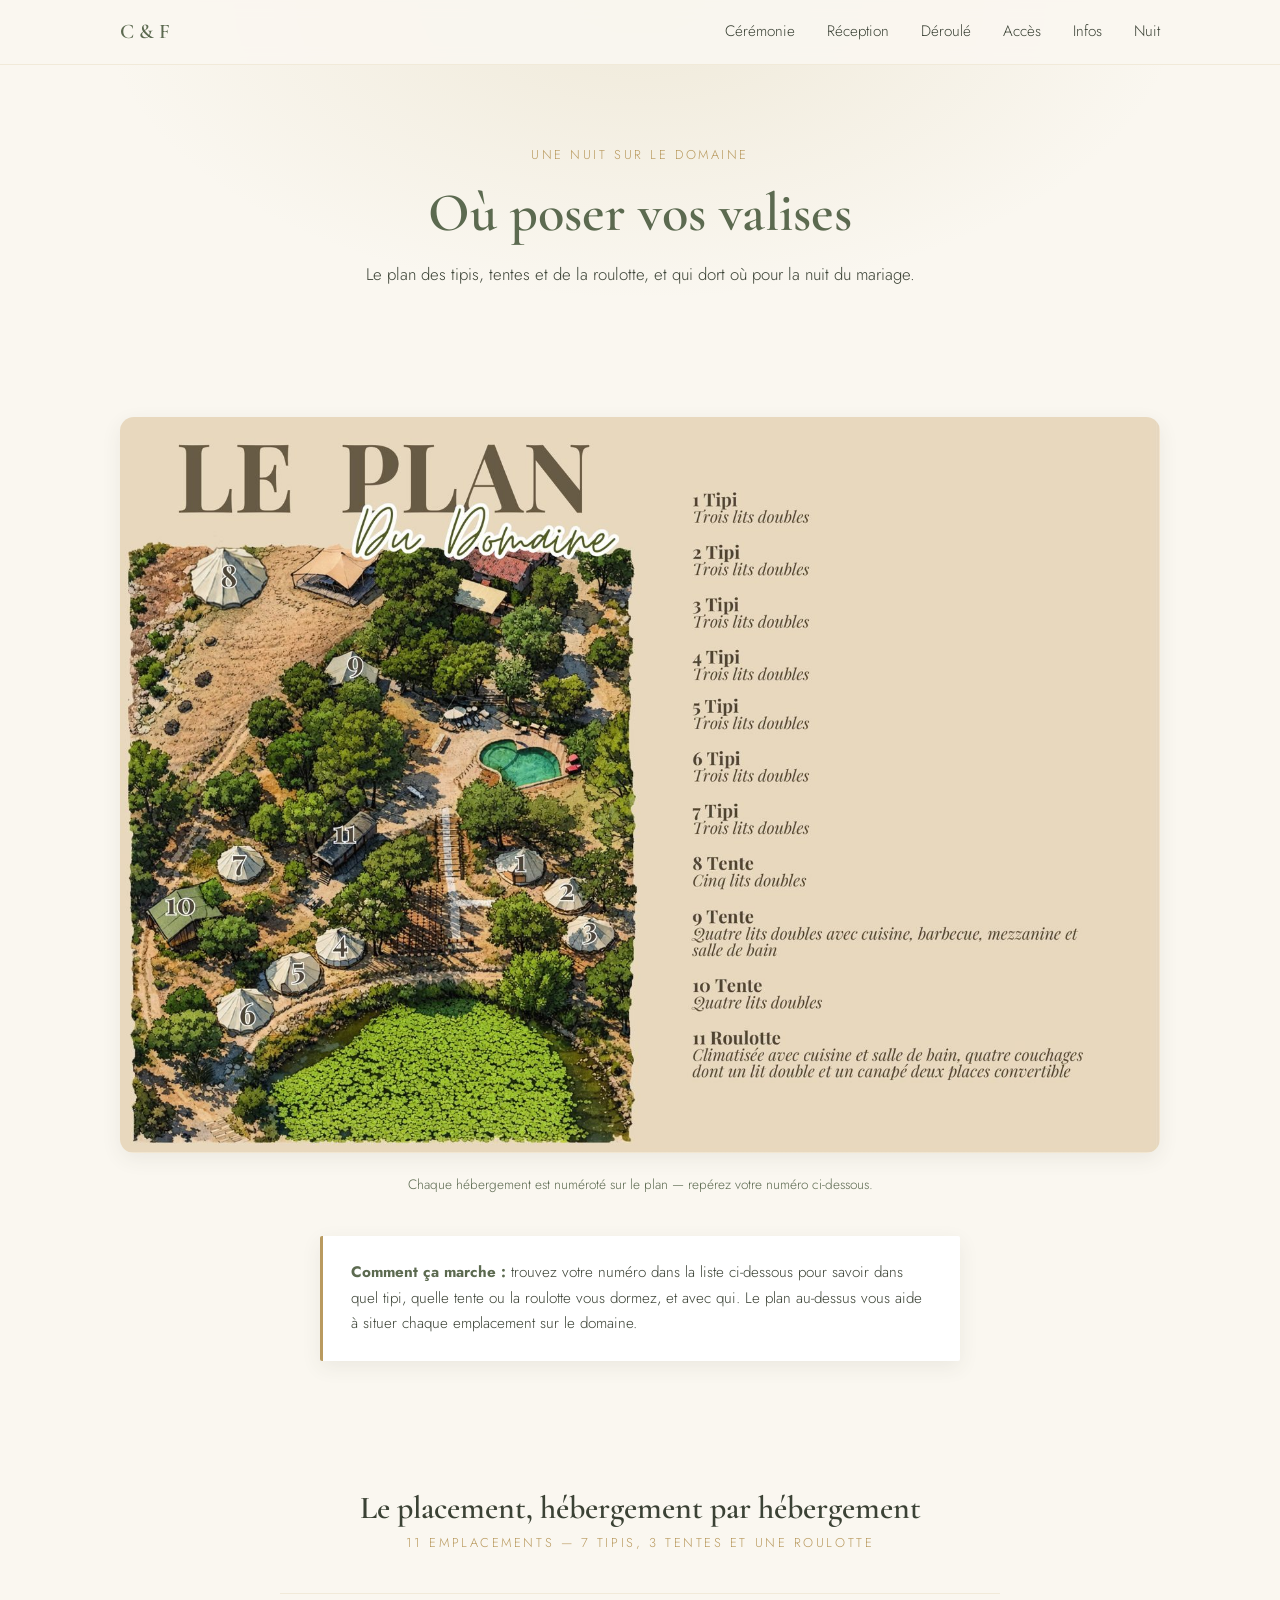
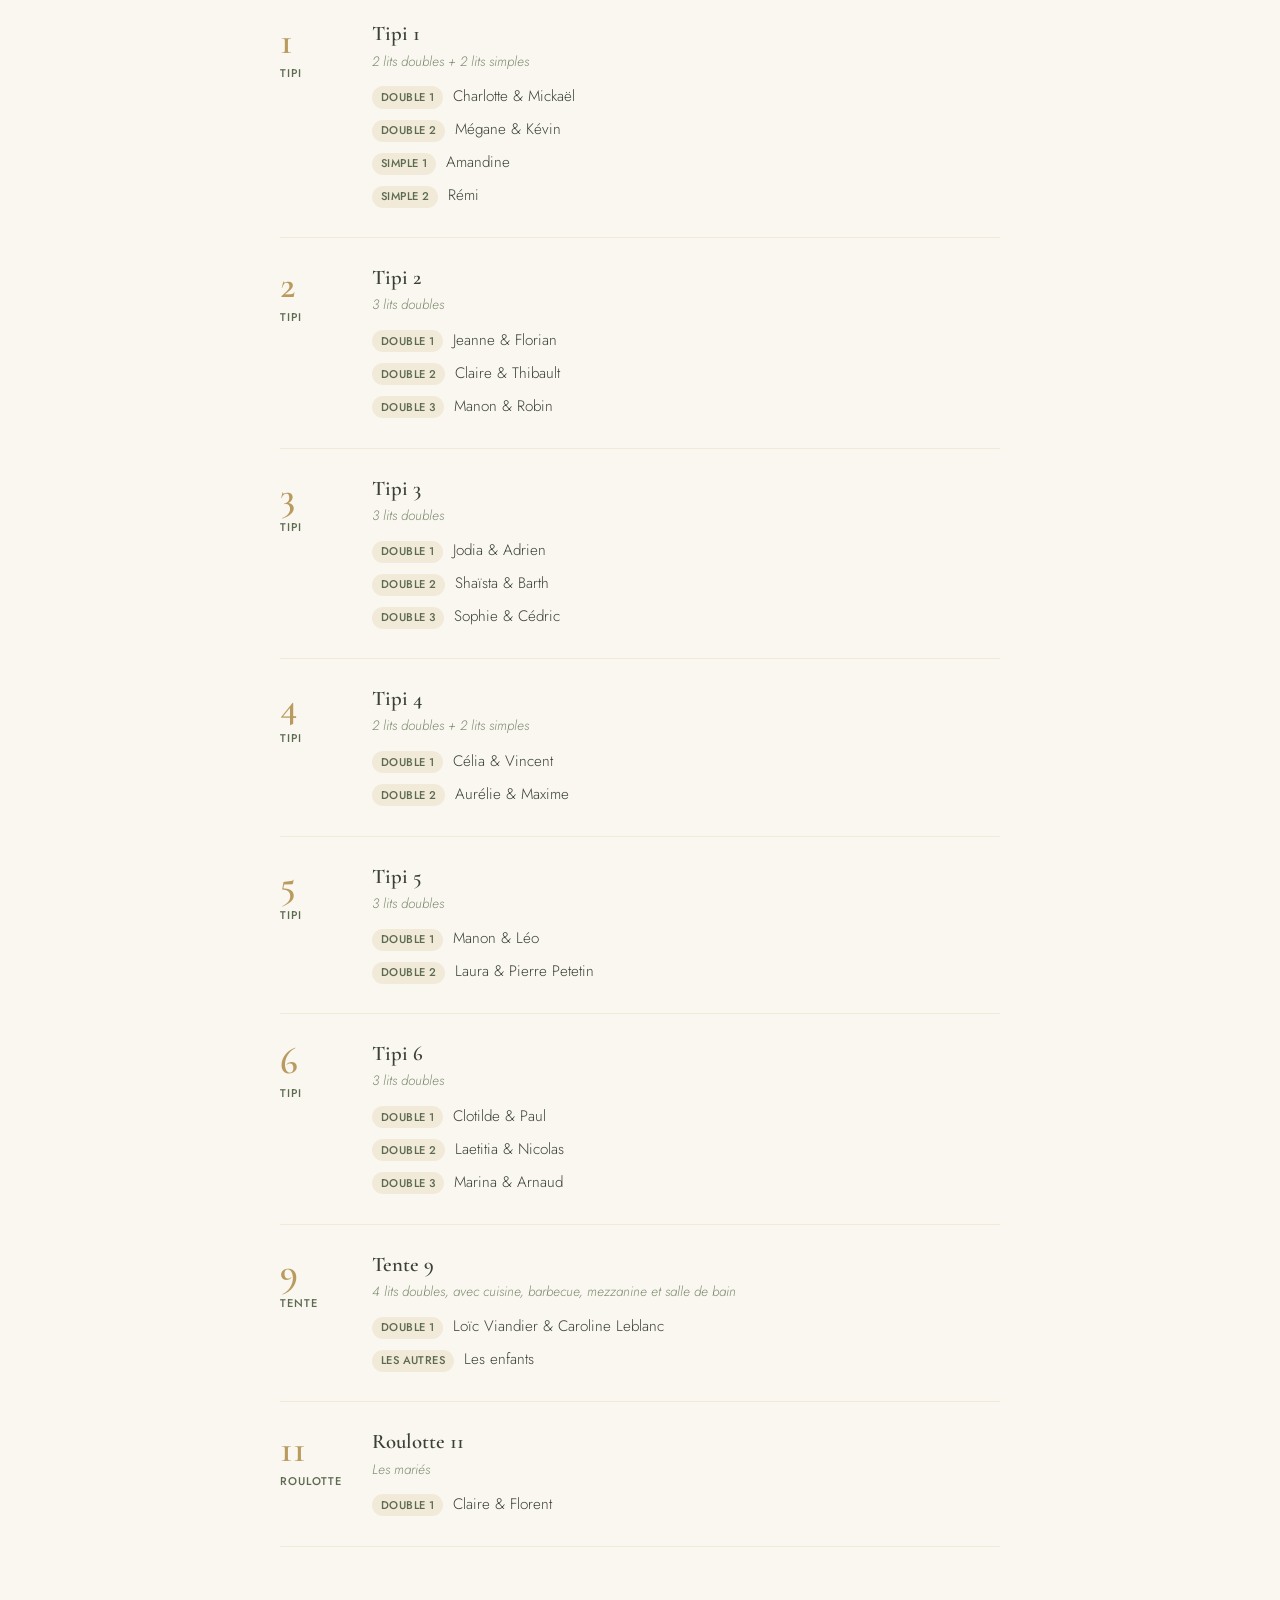
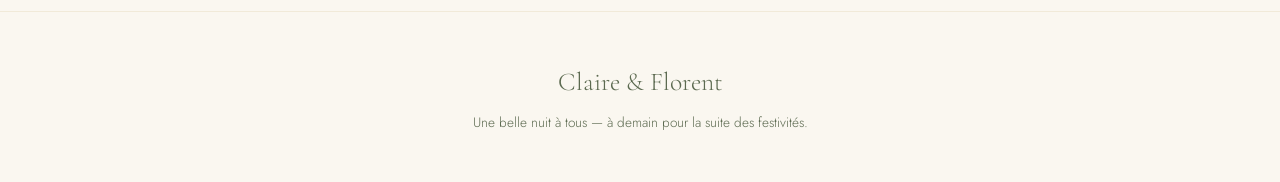
==== accommodations.html @ 93faa71a "feat: accomodations" ====
<!DOCTYPE html>
<html lang="fr">
<head>
  <meta charset="UTF-8">
  <meta name="viewport" content="width=device-width, initial-scale=1.0">
  <title>Où poser vos valises — Claire &amp; Florent</title>
  <meta name="description" content="Qui dort où la nuit du mariage : plan des tipis, tentes et de la roulotte du domaine.">
  <link rel="preconnect" href="https://fonts.googleapis.com">
  <link rel="preconnect" href="https://fonts.gstatic.com" crossorigin>
  <link href="https://fonts.googleapis.com/css2?family=Cormorant+Garamond:wght@500;600;700&family=Jost:wght@300;400;500&display=swap" rel="stylesheet">
  <link rel="stylesheet" href="assets/css/style.css">
</head>
<body>

  <nav class="nav" id="nav">
    <div class="nav-inner">
      <a href="index.html#top" class="nav-brand">C &amp; F</a>
      <button class="nav-toggle" aria-label="Menu" aria-expanded="false">
        <span></span><span></span><span></span>
      </button>
      <div class="nav-menu">
        <a href="index.html#ceremony">Cérémonie</a>
        <a href="index.html#reception">Réception</a>
        <a href="index.html#schedule">Déroulé</a>
        <a href="index.html#directions">Accès</a>
        <a href="index.html#info">Infos</a>
        <a href="accommodations.html">Nuit</a>
      </div>
    </div>
  </nav>

  <header class="page-hero" id="top">
    <div class="page-hero-inner">
      <div class="kicker">Une nuit sur le domaine</div>
      <h1>Où poser vos valises</h1>
      <p>Le plan des tipis, tentes et de la roulotte, et qui dort où pour la nuit du mariage.</p>
    </div>
  </header>

  <main>

    <section class="section" id="map">
      <div class="map-frame map-frame--image">
        <img src="assets/img/map-hebergement.jpg" alt="Plan du domaine avec les emplacements numérotés des tipis, tentes et roulotte">
      </div>
      <p class="map-caption">Chaque hébergement est numéroté sur le plan — repérez votre numéro ci-dessous.</p>

      <div class="note">
        <strong>Comment ça marche :</strong> trouvez votre numéro dans la liste ci-dessous pour savoir dans quel tipi, quelle tente ou la roulotte vous dormez, et avec qui. Le plan au-dessus vous aide à situer chaque emplacement sur le domaine.
      </div>
    </section>

    <section class="section" id="directory">
      <h2 class="section-title">Le placement, hébergement par hébergement</h2>
      <p class="section-subtitle">11 emplacements — 7 tipis, 3 tentes et une roulotte</p>

      <div class="lodge-list">

        <div class="lodge">
          <div class="lodge-num">1<span class="type">Tipi</span></div>
          <div class="lodge-body">
            <h3>Tipi 1</h3>
            <div class="lodge-capacity">2 lits doubles + 2 lits simples</div>
            <div class="guest-list">
              <div class="guest-row"><span class="slot">Double 1</span><span class="names">Charlotte &amp; Mickaël</span></div>
              <div class="guest-row"><span class="slot">Double 2</span><span class="names">Mégane &amp; Kévin</span></div>
              <div class="guest-row"><span class="slot">Simple 1</span><span class="names">Amandine</span></div>
              <div class="guest-row"><span class="slot">Simple 2</span><span class="names">Rémi</span></div>
            </div>
          </div>
        </div>

        <div class="lodge">
          <div class="lodge-num">2<span class="type">Tipi</span></div>
          <div class="lodge-body">
            <h3>Tipi 2</h3>
            <div class="lodge-capacity">3 lits doubles</div>
            <div class="guest-list">
              <div class="guest-row"><span class="slot">Double 1</span><span class="names">Jeanne &amp; Florian</span></div>
              <div class="guest-row"><span class="slot">Double 2</span><span class="names">Claire &amp; Thibault</span></div>
              <div class="guest-row"><span class="slot">Double 3</span><span class="names">Manon &amp; Robin</span></div>
            </div>
          </div>
        </div>

        <div class="lodge">
          <div class="lodge-num">3<span class="type">Tipi</span></div>
          <div class="lodge-body">
            <h3>Tipi 3</h3>
            <div class="lodge-capacity">3 lits doubles</div>
            <div class="guest-list">
              <div class="guest-row"><span class="slot">Double 1</span><span class="names">Jodia &amp; Adrien</span></div>
              <div class="guest-row"><span class="slot">Double 2</span><span class="names">Shaïsta &amp; Barth</span></div>
              <div class="guest-row"><span class="slot">Double 3</span><span class="names">Sophie &amp; Cédric</span></div>
            </div>
          </div>
        </div>

        <div class="lodge">
          <div class="lodge-num">4<span class="type">Tipi</span></div>
          <div class="lodge-body">
            <h3>Tipi 4</h3>
            <div class="lodge-capacity">2 lits doubles + 2 lits simples</div>
            <div class="guest-list">
              <div class="guest-row"><span class="slot">Double 1</span><span class="names">Célia &amp; Vincent</span></div>
              <div class="guest-row"><span class="slot">Double 2</span><span class="names">Aurélie &amp; Maxime</span></div>
            </div>
          </div>
        </div>

        <div class="lodge">
          <div class="lodge-num">5<span class="type">Tipi</span></div>
          <div class="lodge-body">
            <h3>Tipi 5</h3>
            <div class="lodge-capacity">3 lits doubles</div>
            <div class="guest-list">
              <div class="guest-row"><span class="slot">Double 1</span><span class="names">Manon &amp; Léo</span></div>
              <div class="guest-row"><span class="slot">Double 2</span><span class="names">Laura &amp; Pierre Petetin</span></div>
            </div>
          </div>
        </div>

        <div class="lodge">
          <div class="lodge-num">6<span class="type">Tipi</span></div>
          <div class="lodge-body">
            <h3>Tipi 6</h3>
            <div class="lodge-capacity">3 lits doubles</div>
            <div class="guest-list">
              <div class="guest-row"><span class="slot">Double 1</span><span class="names">Clotilde &amp; Paul</span></div>
              <div class="guest-row"><span class="slot">Double 2</span><span class="names">Laetitia &amp; Nicolas</span></div>
              <div class="guest-row"><span class="slot">Double 3</span><span class="names">Marina &amp; Arnaud</span></div>
            </div>
          </div>
        </div>

        <div class="lodge">
          <div class="lodge-num">9<span class="type">Tente</span></div>
          <div class="lodge-body">
            <h3>Tente 9</h3>
            <div class="lodge-capacity">4 lits doubles, avec cuisine, barbecue, mezzanine et salle de bain</div>
            <div class="guest-list">
              <div class="guest-row"><span class="slot">Double 1</span><span class="names">Loïc Viandier &amp; Caroline Leblanc</span></div>
              <div class="guest-row"><span class="slot">Les autres</span><span class="names">Les enfants</span></div>
            </div>
          </div>
        </div>

        <div class="lodge">
          <div class="lodge-num">11<span class="type">Roulotte</span></div>
          <div class="lodge-body">
            <h3>Roulotte 11</h3>
            <div class="lodge-capacity">Les mariés</span></div>
            <div class="guest-list">
              <div class="guest-row"><span class="slot">Double 1</span><span class="names">Claire &amp; Florent</span></div>
            </div>
          </div>
        </div>

      </div>
    </section>

  </main>

  <footer class="footer">
    <div class="footer-monogram">Claire &amp; Florent</div>
    <p>Une belle nuit à tous — à demain pour la suite des festivités.</p>
  </footer>

  <script src="assets/js/main.js"></script>
</body>
</html>
---- assets/css/style.css ----
:root {
  --cream: #faf7f0;
  --cream-dark: #f1ead9;
  --sage: #7d8b70;
  --sage-dark: #5c6a50;
  --ink: #3b4235;
  --gold: #b99a5f;
  --white: #ffffff;
  --shadow: 0 6px 20px rgba(59, 66, 53, 0.08);
  --radius: 14px;
  --font-serif: "Cormorant Garamond", Georgia, serif;
  --font-sans: "Jost", "Segoe UI", sans-serif;
}

*,
*::before,
*::after {
  box-sizing: border-box;
  margin: 0;
  padding: 0;
}

html {
  scroll-behavior: smooth;
  scroll-padding-top: 70px;
}

body {
  font-family: var(--font-sans);
  font-weight: 300;
  color: var(--ink);
  background-color: var(--cream);
  line-height: 1.7;
  -webkit-font-smoothing: antialiased;
}

img {
  max-width: 100%;
  display: block;
}

a {
  color: var(--sage-dark);
  text-decoration: none;
}

a:hover {
  text-decoration: underline;
}

.icon-svg {
  width: 1.5rem;
  height: 1.5rem;
  color: var(--sage-dark);
}

.card-icon .icon-svg {
  width: 2rem;
  height: 2rem;
}

.guest-link .g-icon .icon-svg {
  width: 1.6rem;
  height: 1.6rem;
}

.hero-divider .icon-svg {
  width: 1.1rem;
  height: 1.1rem;
}

h1,
h2,
h3 {
  font-family: var(--font-serif);
  font-weight: 600;
  line-height: 1.2;
  color: var(--ink);
}

.section {
  padding: 4rem 1.25rem;
  max-width: 1080px;
  margin: 0 auto;
}

.section-title {
  font-size: 2rem;
  text-align: center;
  margin-bottom: 0.25rem;
}

.section-subtitle {
  text-align: center;
  color: var(--gold);
  text-transform: uppercase;
  letter-spacing: 0.2em;
  font-size: 0.8rem;
  margin-bottom: 2.5rem;
}

.section-alt {
  background-color: var(--white);
}

/* ---------- Nav ---------- */
.nav {
  position: fixed;
  top: 0;
  left: 0;
  right: 0;
  z-index: 100;
  background: rgba(250, 247, 240, 0.92);
  backdrop-filter: blur(8px);
  border-bottom: 1px solid var(--cream-dark);
}

.nav-inner {
  max-width: 1080px;
  margin: 0 auto;
  padding: 0 1.25rem;
  height: 64px;
  display: flex;
  align-items: center;
  justify-content: space-between;
}

.nav-brand {
  font-family: var(--font-serif);
  font-size: 1.3rem;
  font-weight: 600;
}

.nav-toggle {
  display: inline-flex;
  flex-direction: column;
  justify-content: center;
  gap: 5px;
  width: 40px;
  height: 40px;
  background: none;
  border: none;
  cursor: pointer;
  padding: 8px;
}

.nav-toggle span {
  display: block;
  height: 2px;
  width: 100%;
  background: var(--ink);
  transition: transform 0.3s ease, opacity 0.3s ease;
}

.nav.open .nav-toggle span:nth-child(1) {
  transform: translateY(7px) rotate(45deg);
}

.nav.open .nav-toggle span:nth-child(2) {
  opacity: 0;
}

.nav.open .nav-toggle span:nth-child(3) {
  transform: translateY(-7px) rotate(-45deg);
}

.nav-menu {
  position: absolute;
  top: 64px;
  left: 0;
  right: 0;
  background: var(--cream);
  border-bottom: 1px solid var(--cream-dark);
  display: none;
  flex-direction: column;
  padding: 1rem 1.25rem;
}

.nav.open .nav-menu {
  display: flex;
}

.nav-menu a {
  padding: 0.75rem 0;
  font-size: 1.05rem;
  color: var(--ink);
  border-bottom: 1px solid var(--cream-dark);
}

.nav-menu a:last-child {
  border-bottom: none;
}

.nav-menu a:hover {
  color: var(--sage-dark);
  text-decoration: none;
}

@media (min-width: 768px) {
  .nav-toggle {
    display: none;
  }

  .nav-menu {
    position: static;
    display: flex;
    flex-direction: row;
    gap: 2rem;
    padding: 0;
    background: none;
    border: none;
  }

  .nav-menu a {
    padding: 0;
    border: none;
    font-size: 0.95rem;
  }
}

/* ---------- Hero ---------- */
.hero {
  padding: 9rem 1.25rem 5rem;
  text-align: center;
  background:
    radial-gradient(ellipse at top, rgba(189, 170, 111, 0.18), transparent 60%),
    var(--cream);
}

.hero-monogram {
  font-family: var(--font-serif);
  font-size: 4.5rem;
  font-weight: 600;
  color: var(--sage-dark);
  letter-spacing: 0.08em;
}

.hero-divider {
  display: flex;
  align-items: center;
  justify-content: center;
  gap: 1rem;
  margin: 1.5rem auto;
  max-width: 320px;
}

.hero-divider::before,
.hero-divider::after {
  content: "";
  flex: 1;
  height: 1px;
  background: var(--gold);
}

.hero-divider span {
  display: inline-flex;
  color: var(--gold);
}

.hero-date {
  text-transform: uppercase;
  letter-spacing: 0.3em;
  font-size: 0.85rem;
  color: var(--ink);
}

.countdown {
  display: grid;
  grid-template-columns: repeat(4, 1fr);
  gap: 0.75rem;
  max-width: 480px;
  margin: 2.5rem auto 0;
}

.countdown-item {
  background: var(--white);
  border-radius: var(--radius);
  padding: 1rem 0.5rem;
  box-shadow: var(--shadow);
}

.countdown-item .num {
  font-family: var(--font-serif);
  font-size: 2.2rem;
  font-weight: 600;
  color: var(--sage-dark);
  line-height: 1;
}

.countdown-item .label {
  font-size: 0.7rem;
  text-transform: uppercase;
  letter-spacing: 0.15em;
  color: var(--gold);
}

.hero-cta:hover {
  background: var(--sage-dark);
  text-decoration: none;
}

@media (min-width: 768px) {
  .hero {
    padding: 11rem 1.25rem 6rem;
  }

  .hero-monogram {
    font-size: 6rem;
  }
}

/* ---------- Cards (venues) ---------- */
.cards {
  display: grid;
  grid-template-columns: 1fr;
  gap: 1.5rem;
}

.card {
  background: var(--white);
  border-radius: var(--radius);
  padding: 2rem 1.5rem;
  box-shadow: var(--shadow);
  text-align: center;
}

.card-icon {
  display: inline-flex;
  align-items: center;
  justify-content: center;
  margin-bottom: 0.75rem;
}

.card h3 {
  font-size: 1.5rem;
  margin-bottom: 0.5rem;
}

.card .card-time {
  display: inline-block;
  background: var(--cream);
  color: var(--sage-dark);
  font-size: 0.8rem;
  text-transform: uppercase;
  letter-spacing: 0.15em;
  padding: 0.35rem 1rem;
  border-radius: 999px;
  margin: 0.75rem 0 1rem;
}

.card p {
  font-size: 0.95rem;
}

.card .card-link {
  display: inline-block;
  margin-top: 1rem;
  font-size: 0.9rem;
  font-weight: 500;
}

@media (min-width: 768px) {
  .cards {
    grid-template-columns: 1fr 1fr;
  }

  .cards--single {
    grid-template-columns: 1fr;
    max-width: 640px;
    margin-left: auto;
    margin-right: auto;
  }
}

/* ---------- Timeline ---------- */
.timeline {
  list-style: none;
  max-width: 640px;
  margin: 0 auto;
}

.timeline li {
  position: relative;
  padding: 0 0 2rem 1.75rem;
  border-left: 2px solid var(--cream-dark);
}

.timeline li::before {
  content: "";
  position: absolute;
  left: -7px;
  top: 4px;
  width: 12px;
  height: 12px;
  border-radius: 50%;
  background: var(--gold);
}

.timeline .time {
  font-family: var(--font-serif);
  font-size: 1.3rem;
  font-weight: 600;
  color: var(--sage-dark);
}

.timeline .desc {
  font-size: 0.95rem;
}

/* ---------- Map ---------- */
.map-frame {
  border: none;
  border-radius: var(--radius);
  box-shadow: var(--shadow);
  width: 100%;
  height: 320px;
}

.map-address {
  text-align: center;
  margin-top: 1.5rem;
  font-size: 1.05rem;
}

@media (min-width: 768px) {
  .map-frame {
    height: 420px;
  }
}

/* ---------- Info list ---------- */
.info-list {
  display: grid;
  grid-template-columns: 1fr;
  gap: 1rem;
  max-width: 640px;
  margin: 0 auto;
}

.info-item {
  display: flex;
  align-items: flex-start;
  gap: 1rem;
  background: var(--white);
  border-radius: var(--radius);
  padding: 1.25rem 1.5rem;
  box-shadow: var(--shadow);
}

.info-item .info-icon {
  display: inline-flex;
  align-items: center;
  justify-content: center;
  margin-top: 0.2rem;
  flex-shrink: 0;
}

.info-item h4 {
  font-family: var(--font-serif);
  font-size: 1.15rem;
  margin-bottom: 0.2rem;
}

.info-item p {
  font-size: 0.9rem;
}

.info-item .card-link {
  display: inline-block;
  margin-top: 0.4rem;
  font-size: 0.9rem;
  font-weight: 500;
}

@media (min-width: 768px) {
  .info-list {
    grid-template-columns: 1fr 1fr;
  }
}

/* ---------- Footer ---------- */
.footer {
  text-align: center;
  padding: 3rem 1.25rem;
  color: var(--sage-dark);
  font-size: 0.85rem;
  border-top: 1px solid var(--cream-dark);
}

.footer .footer-monogram {
  font-family: var(--font-serif);
  font-size: 1.6rem;
  margin-bottom: 0.5rem;
}

/* ---------- Guest landing (QR) ---------- */
.guest {
  min-height: 100vh;
  display: flex;
  flex-direction: column;
  padding: 2rem 1.25rem;
  max-width: 560px;
  margin: 0 auto;
}

.guest-header {
  text-align: center;
  margin-bottom: 2.5rem;
}

.guest-header .guest-monogram {
  font-family: var(--font-serif);
  font-size: 3.5rem;
  color: var(--sage-dark);
}

.guest-header p {
  font-size: 0.85rem;
  text-transform: uppercase;
  letter-spacing: 0.25em;
  margin-top: 0.75rem;
}

.guest-links {
  display: flex;
  flex-direction: column;
  gap: 1rem;
  flex: 1;
}

.guest-link {
  display: flex;
  align-items: center;
  gap: 1.25rem;
  background: var(--white);
  border-radius: var(--radius);
  padding: 1.25rem 1.5rem;
  box-shadow: var(--shadow);
  color: var(--ink);
  transition: transform 0.15s ease, box-shadow 0.15s ease;
}

.guest-link:hover {
  text-decoration: none;
  transform: translateY(-2px);
  box-shadow: 0 10px 24px rgba(59, 66, 53, 0.14);
}

.guest-link .g-icon {
  display: inline-flex;
  align-items: center;
  justify-content: center;
  width: 2.4rem;
  flex-shrink: 0;
}

.guest-link .g-title {
  font-family: var(--font-serif);
  font-size: 1.25rem;
  font-weight: 600;
  line-height: 1.2;
}

.guest-link .g-sub {
  font-size: 0.85rem;
  color: var(--sage-dark);
}

.guest-link .g-arrow {
  margin-left: auto;
  color: var(--gold);
  font-size: 1.2rem;
}

.guest-widget {
  margin-bottom: 2.5rem;
  background: var(--white);
  border-radius: var(--radius);
  padding: 1rem;
  box-shadow: var(--shadow);
}

.guest-footer {
  text-align: center;
  margin-top: 2.5rem;
  font-size: 0.85rem;
}

/* ---------- Hébergement page ---------- */
.page-hero {
  padding: 9rem 1.25rem 4rem;
  text-align: center;
  background:
    radial-gradient(ellipse at top, rgba(189, 170, 111, 0.18), transparent 60%),
    var(--cream);
}

.page-hero .page-hero-inner {
  max-width: 640px;
  margin: 0 auto;
}

.page-hero .kicker {
  color: var(--gold);
  text-transform: uppercase;
  letter-spacing: 0.2em;
  font-size: 0.8rem;
  margin-bottom: 1rem;
}

.page-hero h1 {
  font-size: clamp(2.4rem, 6vw, 3.4rem);
  font-weight: 600;
  color: var(--sage-dark);
  line-height: 1.15;
}

.page-hero p {
  margin-top: 1rem;
  font-size: 1.05rem;
  color: var(--ink);
}

.map-frame--image {
  height: auto;
  overflow: hidden;
}

.map-frame--image img {
  width: 100%;
  height: auto;
}

.map-caption {
  text-align: center;
  margin-top: 1.25rem;
  font-size: 0.85rem;
  color: var(--sage-dark);
}

.note {
  max-width: 640px;
  margin: 2.5rem auto 0;
  padding: 1.5rem 1.75rem;
  background: var(--white);
  border-left: 3px solid var(--gold);
  border-radius: 2px;
  box-shadow: var(--shadow);
  font-size: 0.95rem;
}

.note strong {
  color: var(--sage-dark);
}

.lodge-list {
  max-width: 720px;
  margin: 0 auto;
}

.lodge {
  display: grid;
  grid-template-columns: 72px 1fr;
  gap: 0 1.25rem;
  padding: 1.75rem 0;
  border-bottom: 1px solid var(--cream-dark);
}

.lodge:first-of-type {
  border-top: 1px solid var(--cream-dark);
}

.lodge-num {
  font-family: var(--font-serif);
  font-size: 2.4rem;
  font-weight: 600;
  color: var(--gold);
  line-height: 1;
}

.lodge-num .type {
  display: block;
  font-family: var(--font-sans);
  font-size: 0.7rem;
  font-weight: 500;
  text-transform: uppercase;
  letter-spacing: 0.08em;
  color: var(--sage-dark);
  margin-top: 0.45rem;
}

.lodge h3 {
  font-size: 1.3rem;
  margin-bottom: 0.15rem;
}

.lodge-capacity {
  font-size: 0.85rem;
  color: var(--sage);
  font-style: italic;
  margin-bottom: 0.7rem;
}

.guest-list {
  display: flex;
  flex-direction: column;
  gap: 0.45rem;
}

.guest-row {
  display: flex;
  align-items: baseline;
  gap: 0.6rem;
  font-size: 0.95rem;
}

.guest-row .slot {
  flex: 0 0 auto;
  font-size: 0.7rem;
  font-weight: 500;
  color: var(--sage-dark);
  background: var(--cream-dark);
  padding: 0.1rem 0.55rem;
  border-radius: 999px;
  text-transform: uppercase;
  letter-spacing: 0.04em;
}

.guest-row .names {
  color: var(--ink);
}

.empty-slot {
  font-size: 0.9rem;
  color: var(--sage);
  font-style: italic;
}

@media (max-width: 560px) {
  .lodge {
    grid-template-columns: 1fr;
  }

  .lodge-num {
    display: flex;
    align-items: baseline;
    gap: 0.6rem;
    margin-bottom: 0.3rem;
  }

  .lodge-num .type {
    margin-top: 0;
  }
}
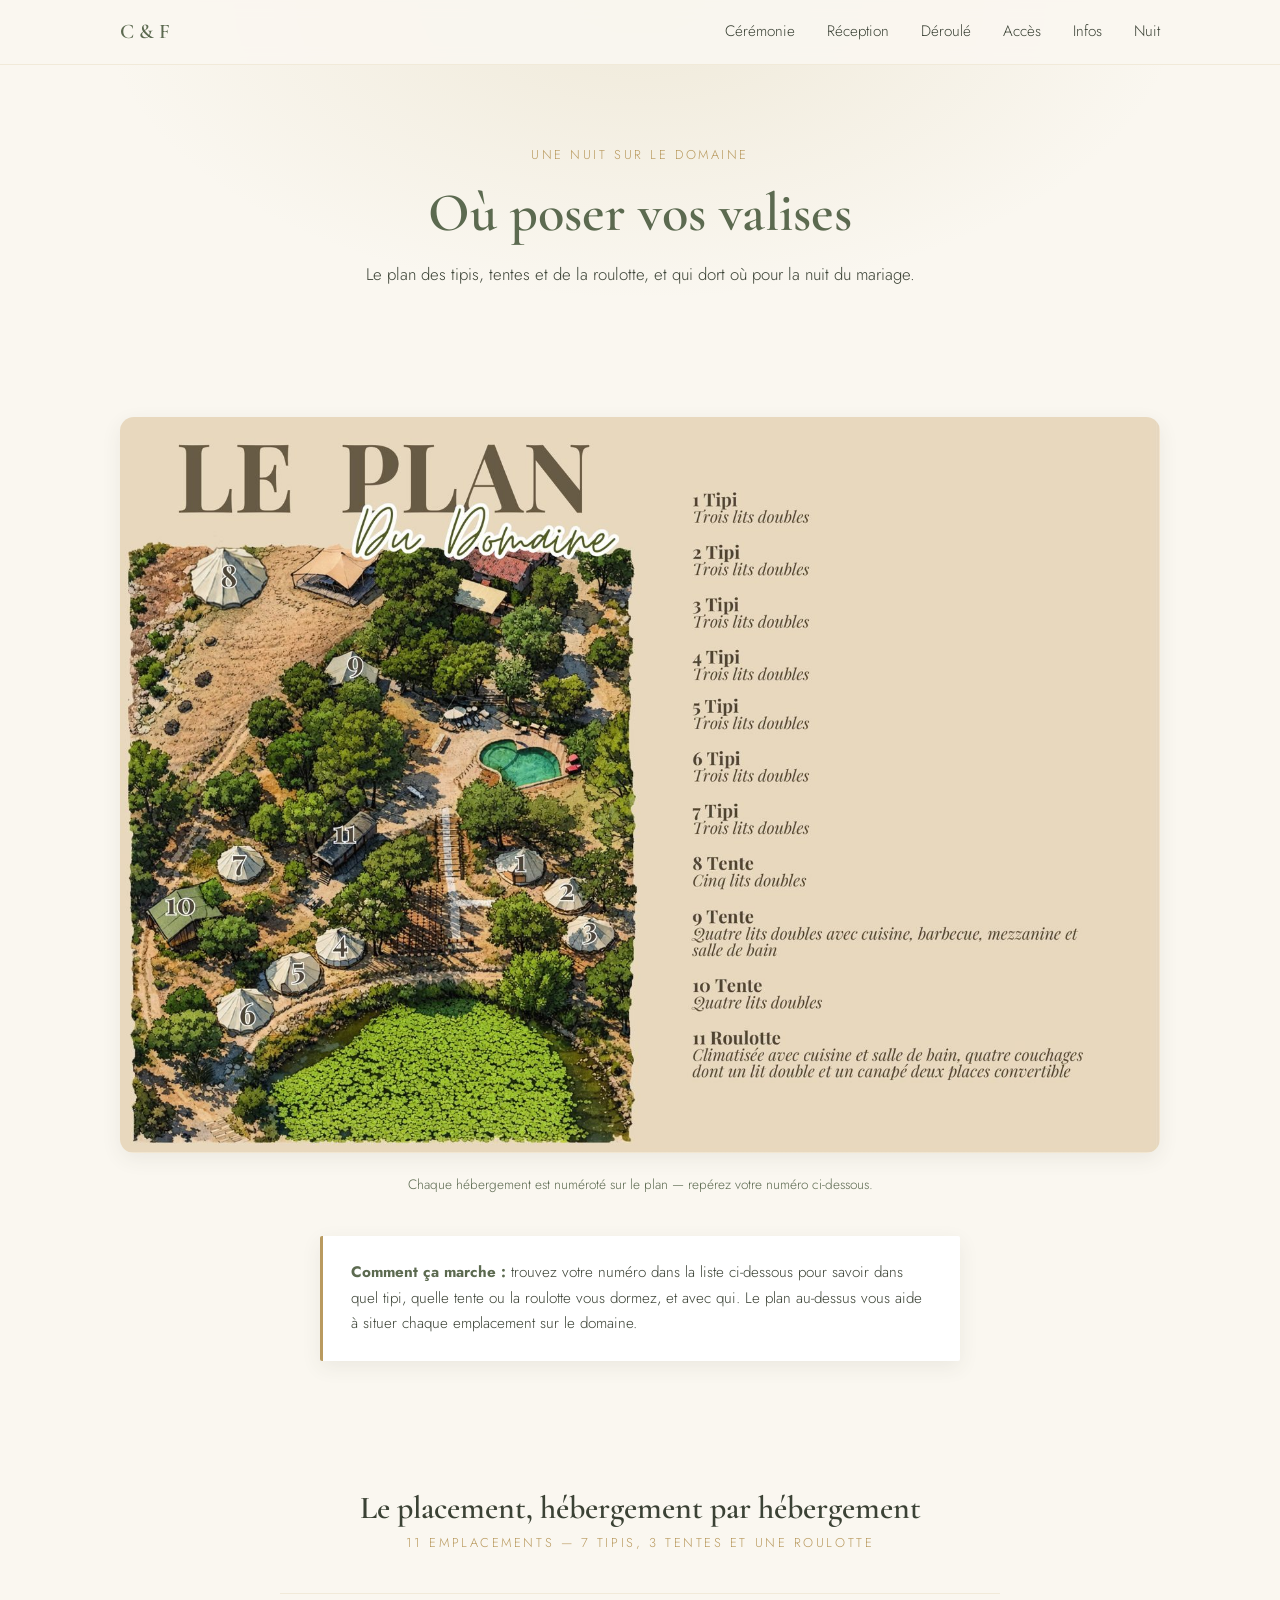
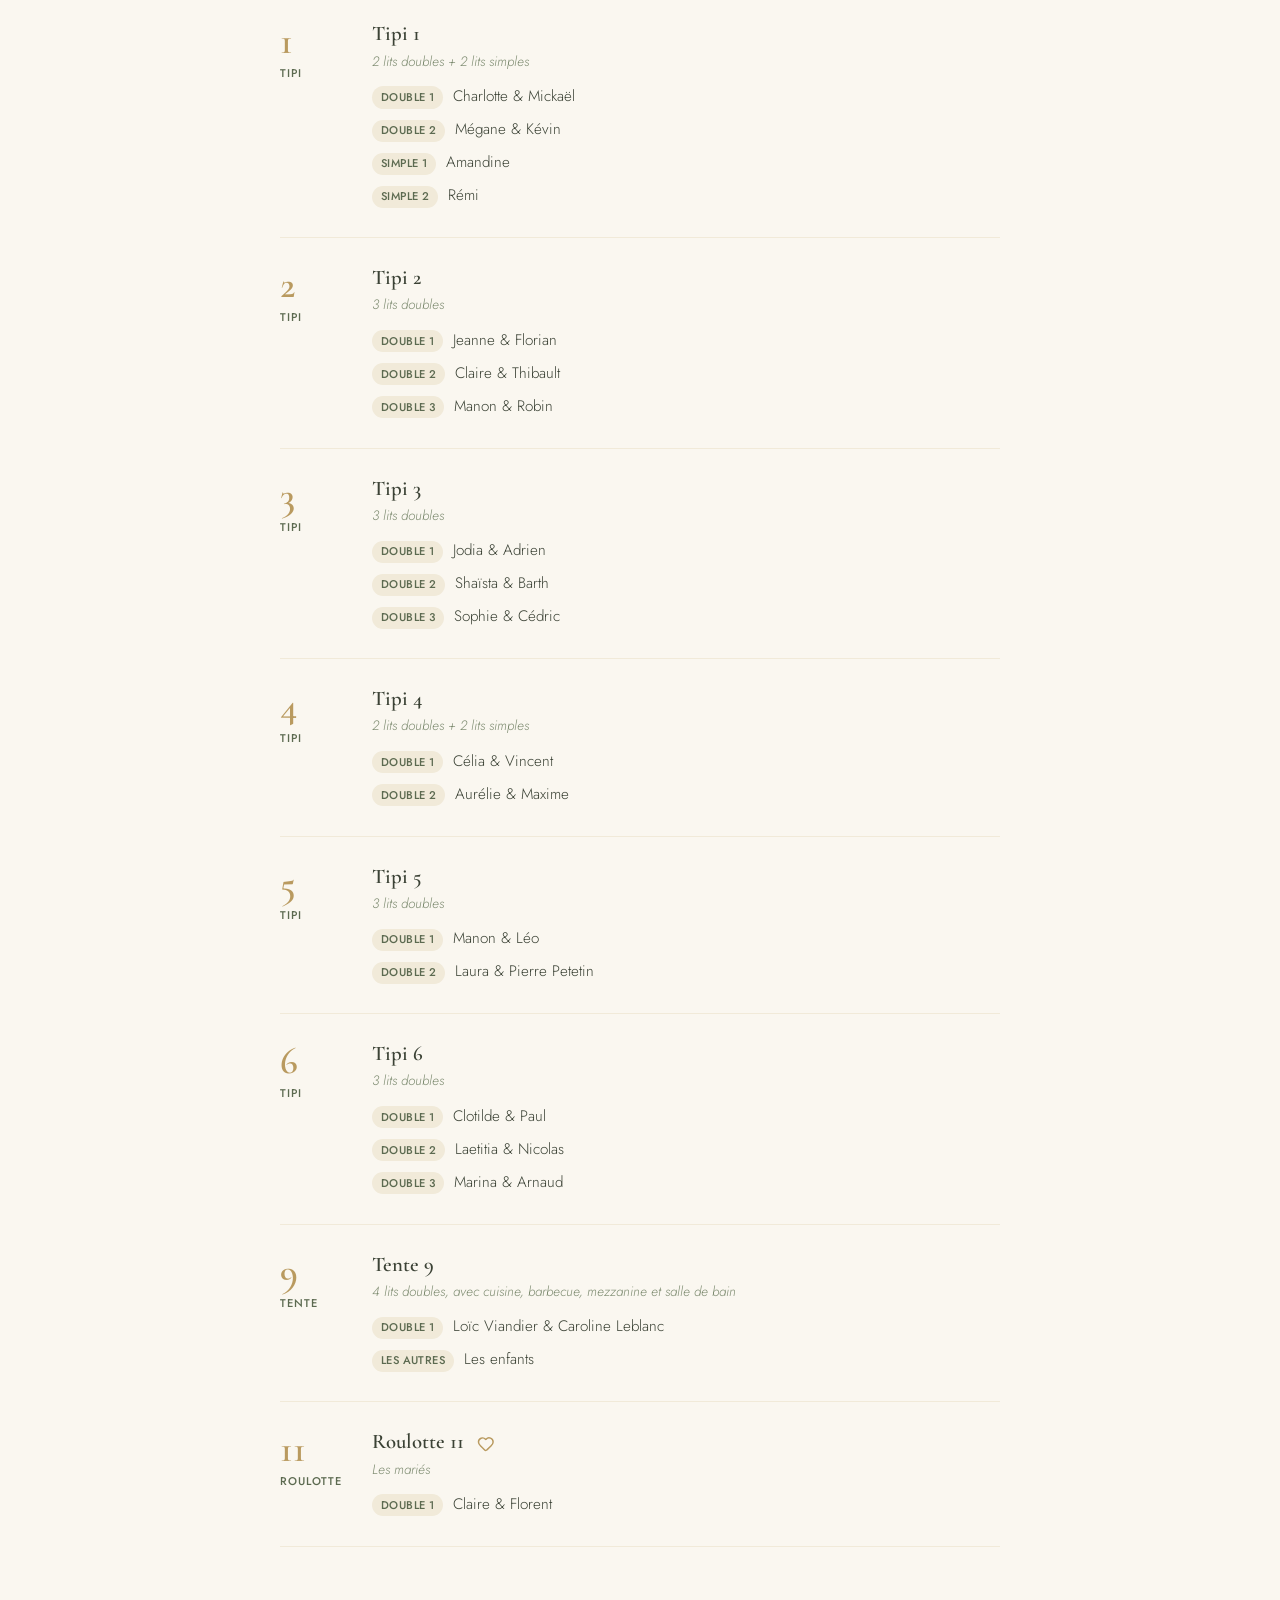
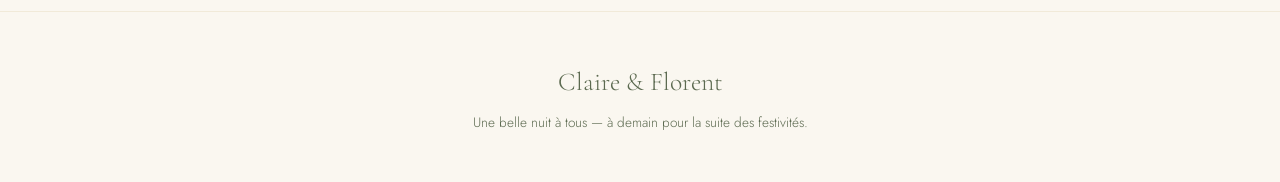
==== commit 89a676f8: "feat: icon" ====
--- a/accommodations.html
+++ b/accommodations.html
@@ -148,8 +148,8 @@
         <div class="lodge">
           <div class="lodge-num">11<span class="type">Roulotte</span></div>
           <div class="lodge-body">
-            <h3>Roulotte 11</h3>
-            <div class="lodge-capacity">Les mariés</span></div>
+            <h3>Roulotte 11 <span class="lodge-heart" data-icon="hearth" aria-hidden="true"></span></h3>
+            <div class="lodge-capacity">Les mariés</div>
             <div class="guest-list">
               <div class="guest-row"><span class="slot">Double 1</span><span class="names">Claire &amp; Florent</span></div>
             </div>
--- a/assets/css/style.css
+++ b/assets/css/style.css
@@ -730,6 +730,20 @@
   color: var(--ink);
 }
 
+.lodge-heart {
+  display: inline-flex;
+  align-items: center;
+  justify-content: center;
+  vertical-align: middle;
+  margin-left: 0.5rem;
+}
+
+.lodge-heart .icon-svg {
+  width: 1.1rem;
+  height: 1.1rem;
+  color: var(--gold);
+}
+
 .empty-slot {
   font-size: 0.9rem;
   color: var(--sage);
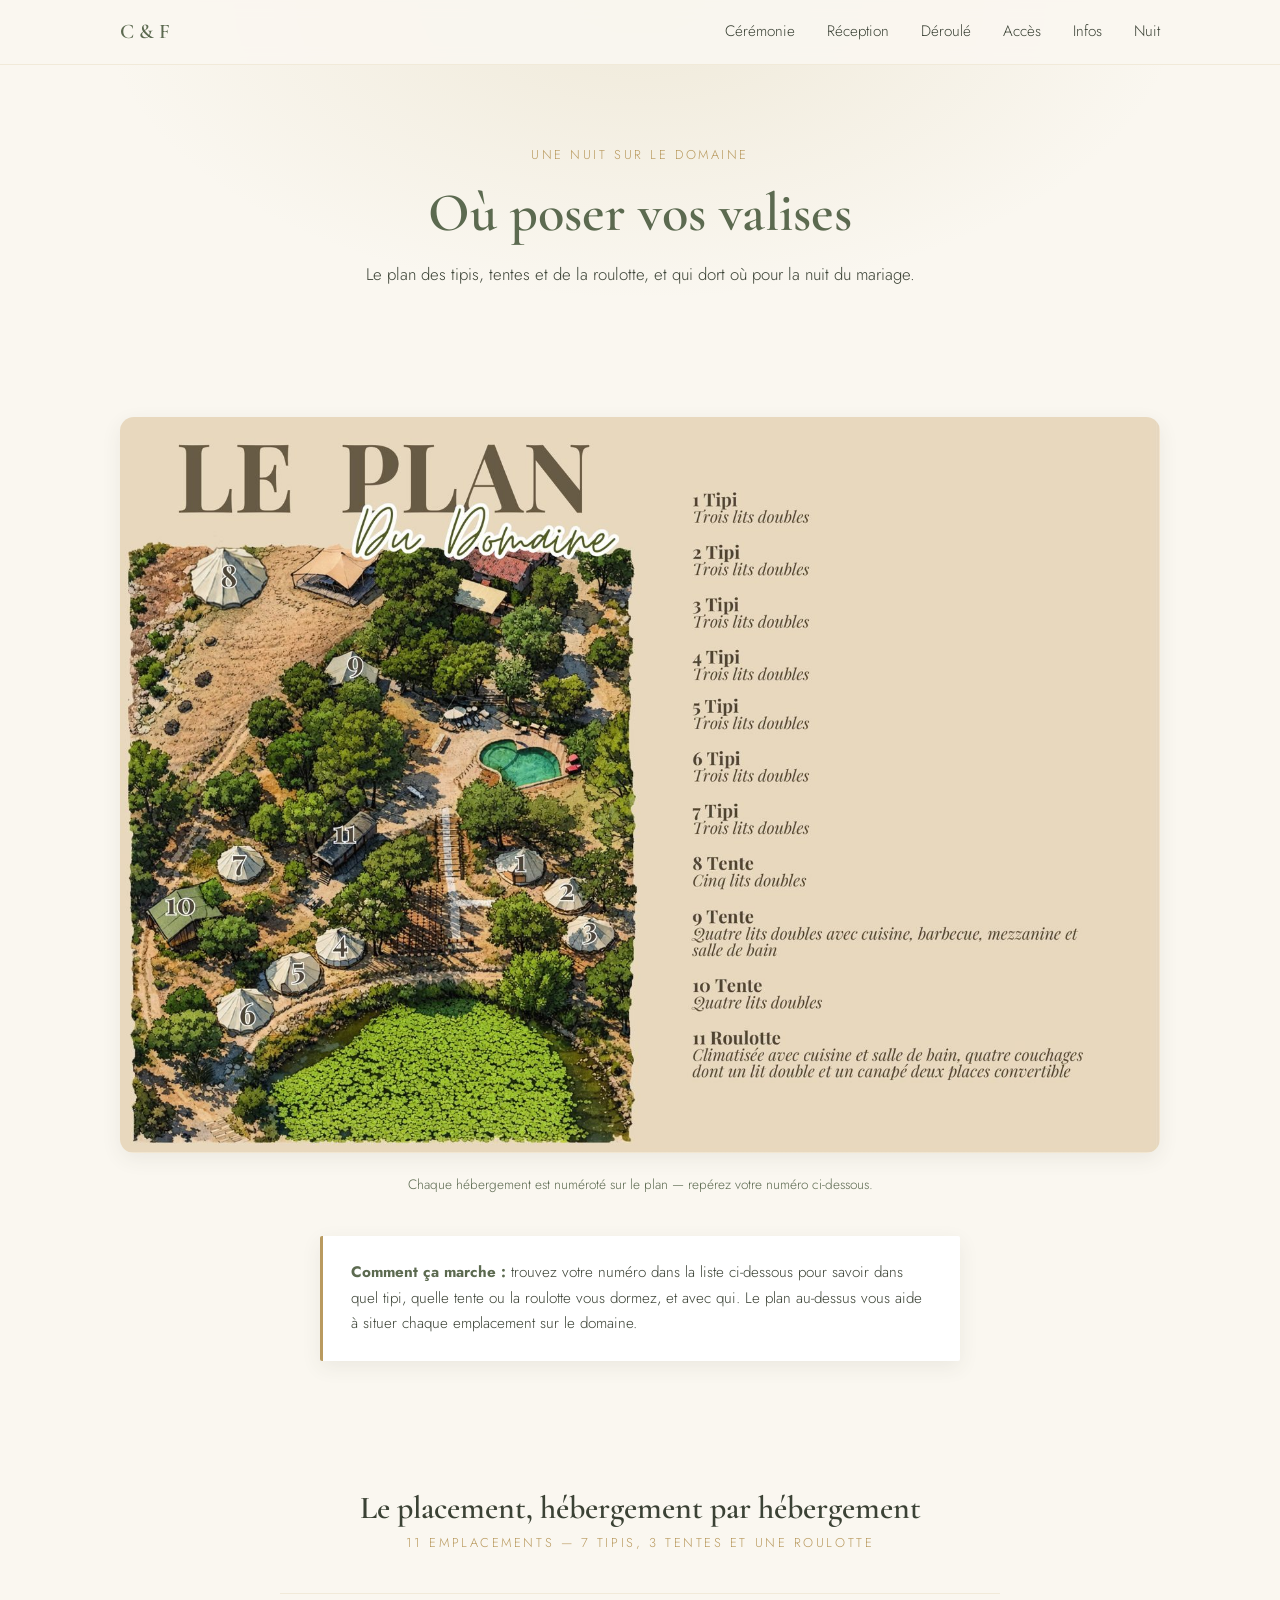
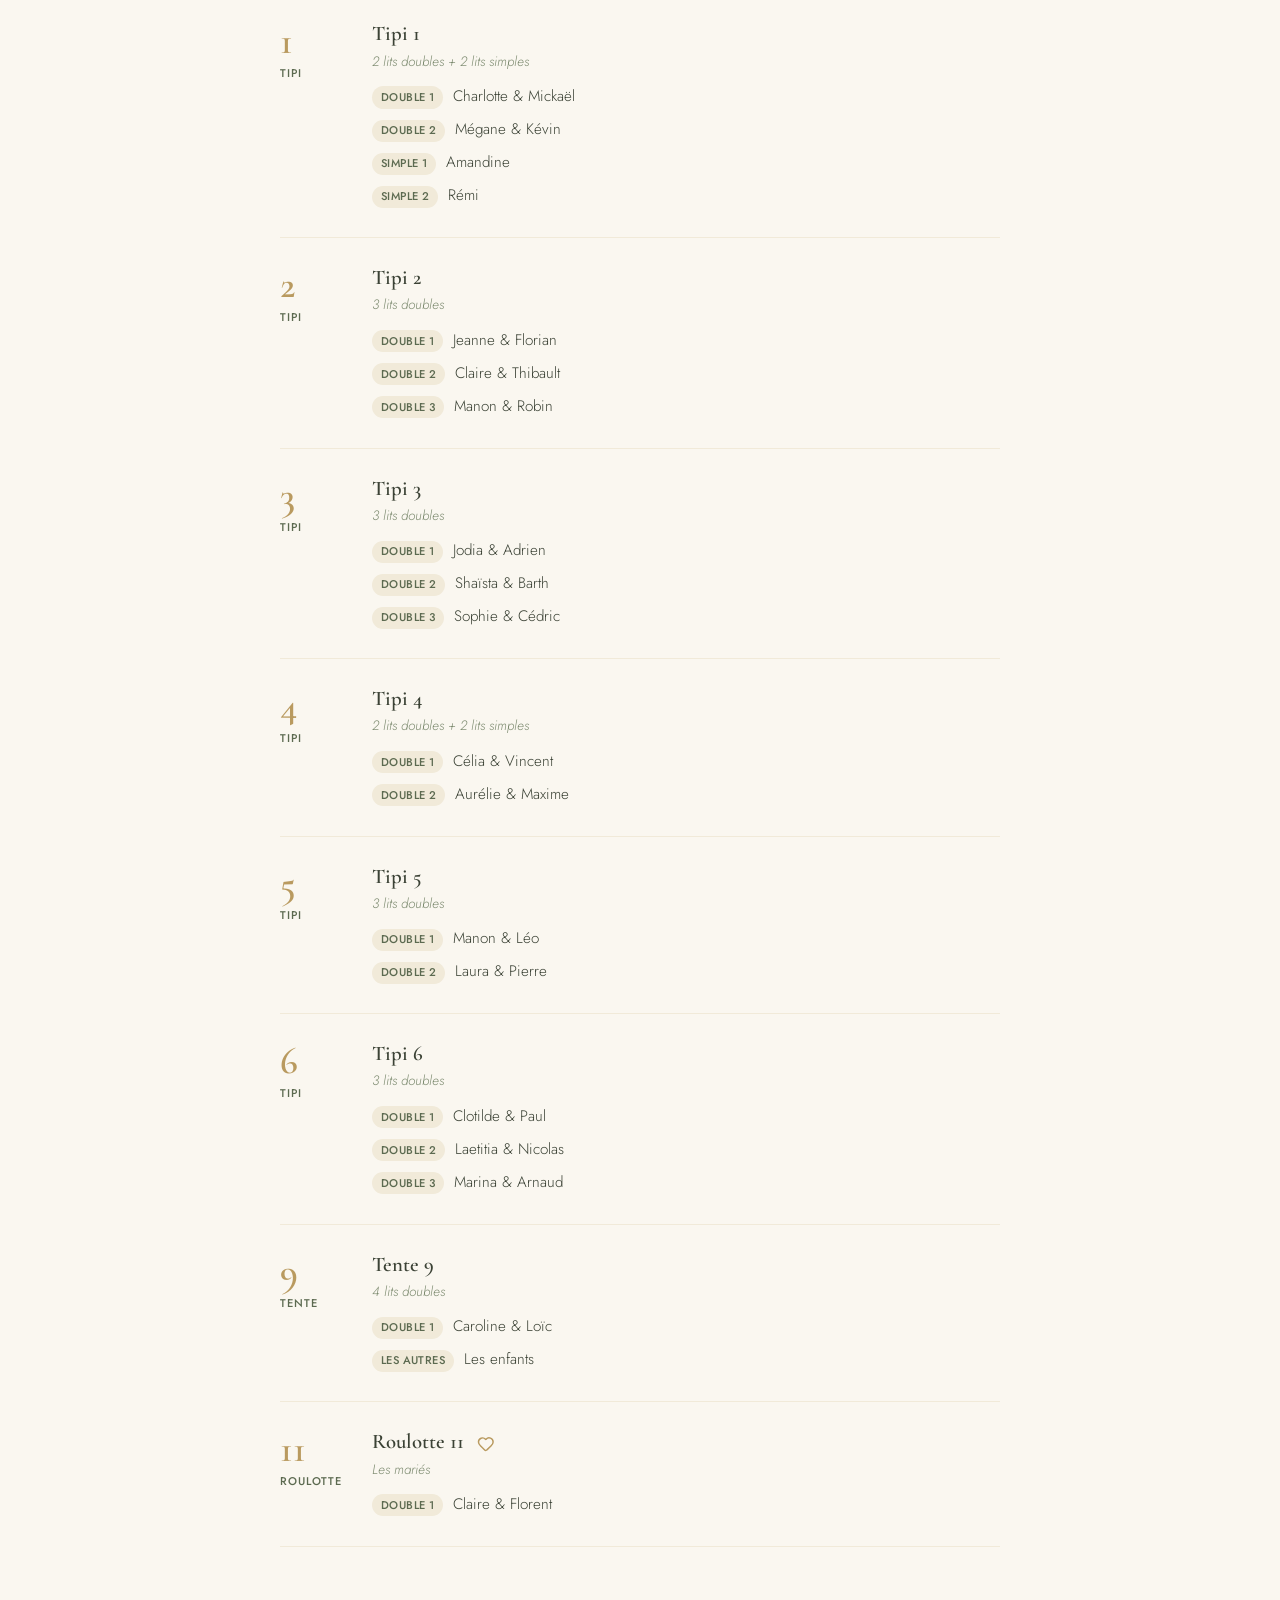
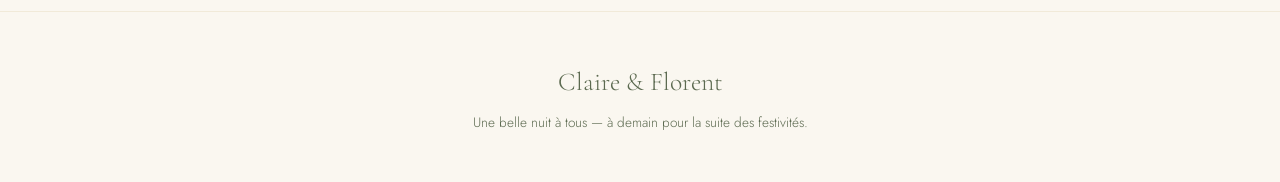
==== commit 4a93bef3: "fix: accomodations" ====
--- a/accommodations.html
+++ b/accommodations.html
@@ -115,7 +115,7 @@
             <div class="lodge-capacity">3 lits doubles</div>
             <div class="guest-list">
               <div class="guest-row"><span class="slot">Double 1</span><span class="names">Manon &amp; Léo</span></div>
-              <div class="guest-row"><span class="slot">Double 2</span><span class="names">Laura &amp; Pierre Petetin</span></div>
+              <div class="guest-row"><span class="slot">Double 2</span><span class="names">Laura &amp; Pierre</span></div>
             </div>
           </div>
         </div>
@@ -137,9 +137,9 @@
           <div class="lodge-num">9<span class="type">Tente</span></div>
           <div class="lodge-body">
             <h3>Tente 9</h3>
-            <div class="lodge-capacity">4 lits doubles, avec cuisine, barbecue, mezzanine et salle de bain</div>
+            <div class="lodge-capacity">4 lits doubles</div>
             <div class="guest-list">
-              <div class="guest-row"><span class="slot">Double 1</span><span class="names">Loïc Viandier &amp; Caroline Leblanc</span></div>
+              <div class="guest-row"><span class="slot">Double 1</span><span class="names">Caroline &amp; Loïc</span></div>
               <div class="guest-row"><span class="slot">Les autres</span><span class="names">Les enfants</span></div>
             </div>
           </div>
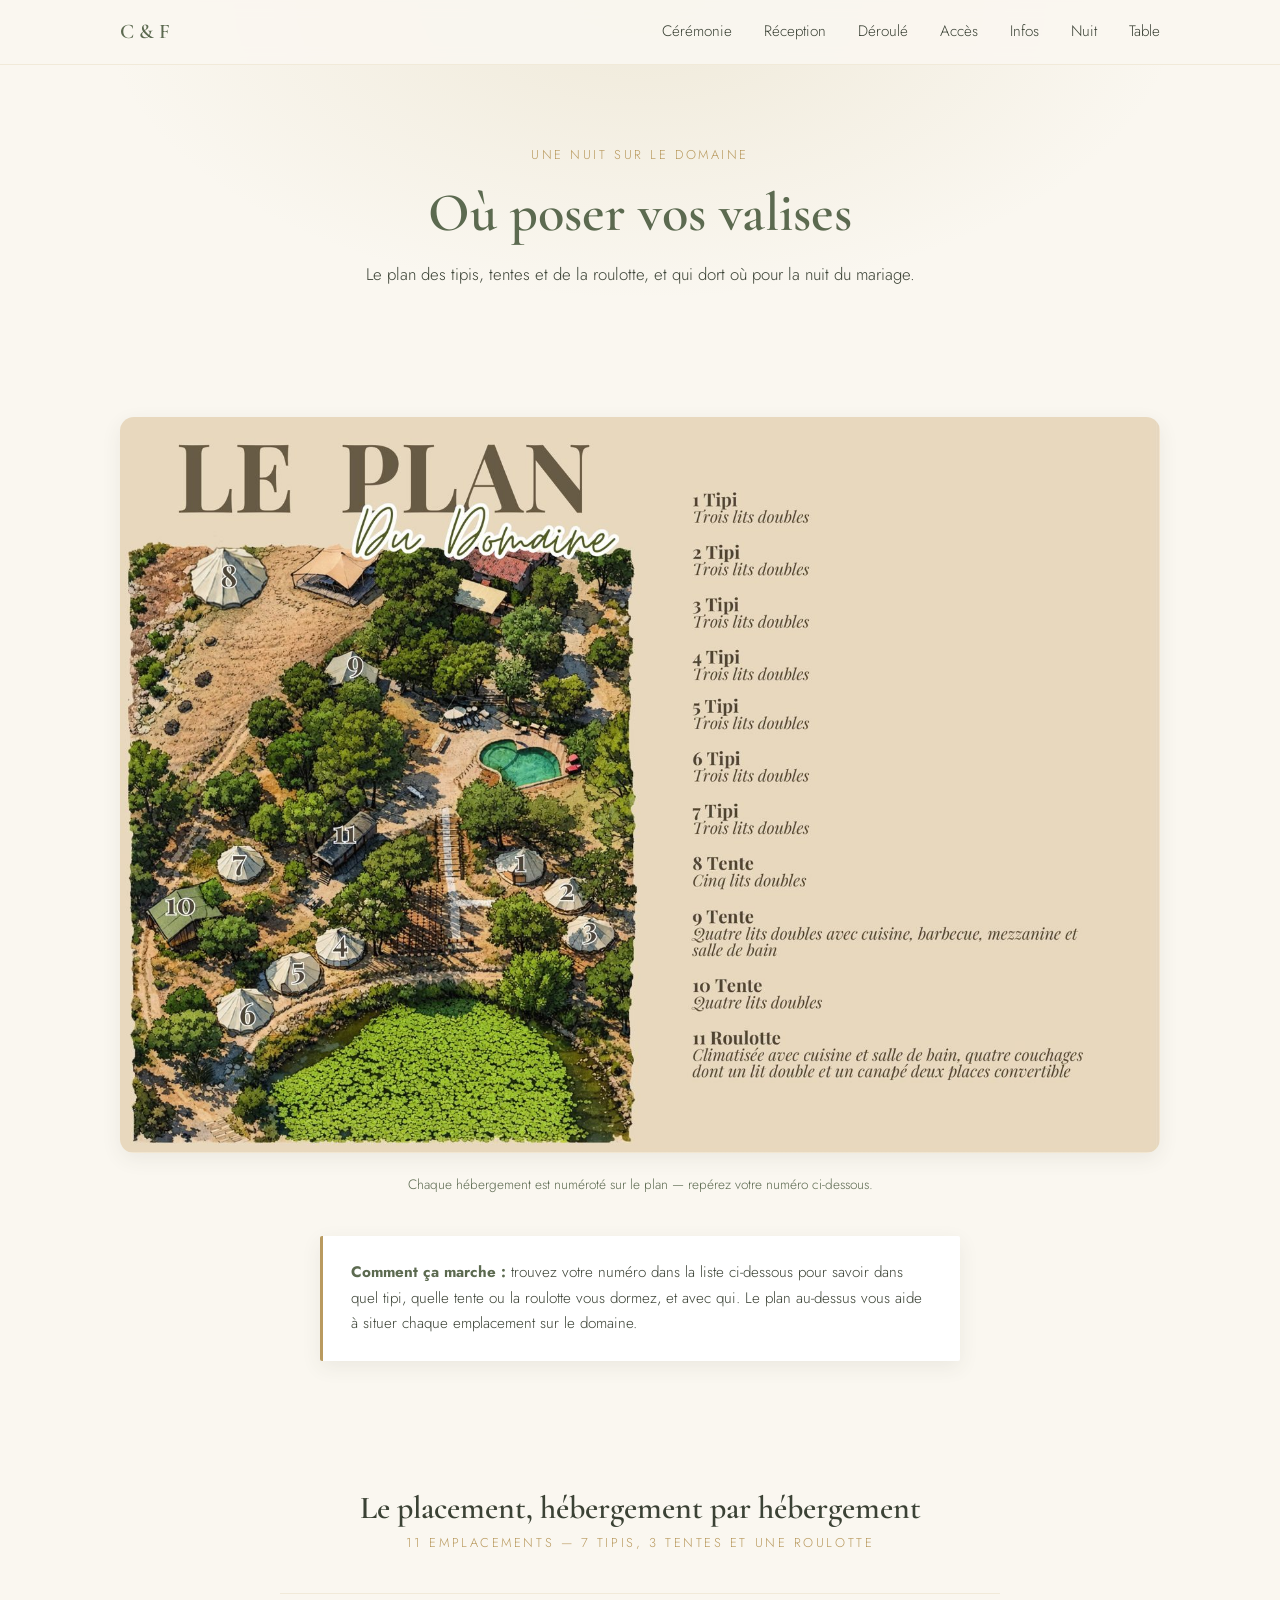
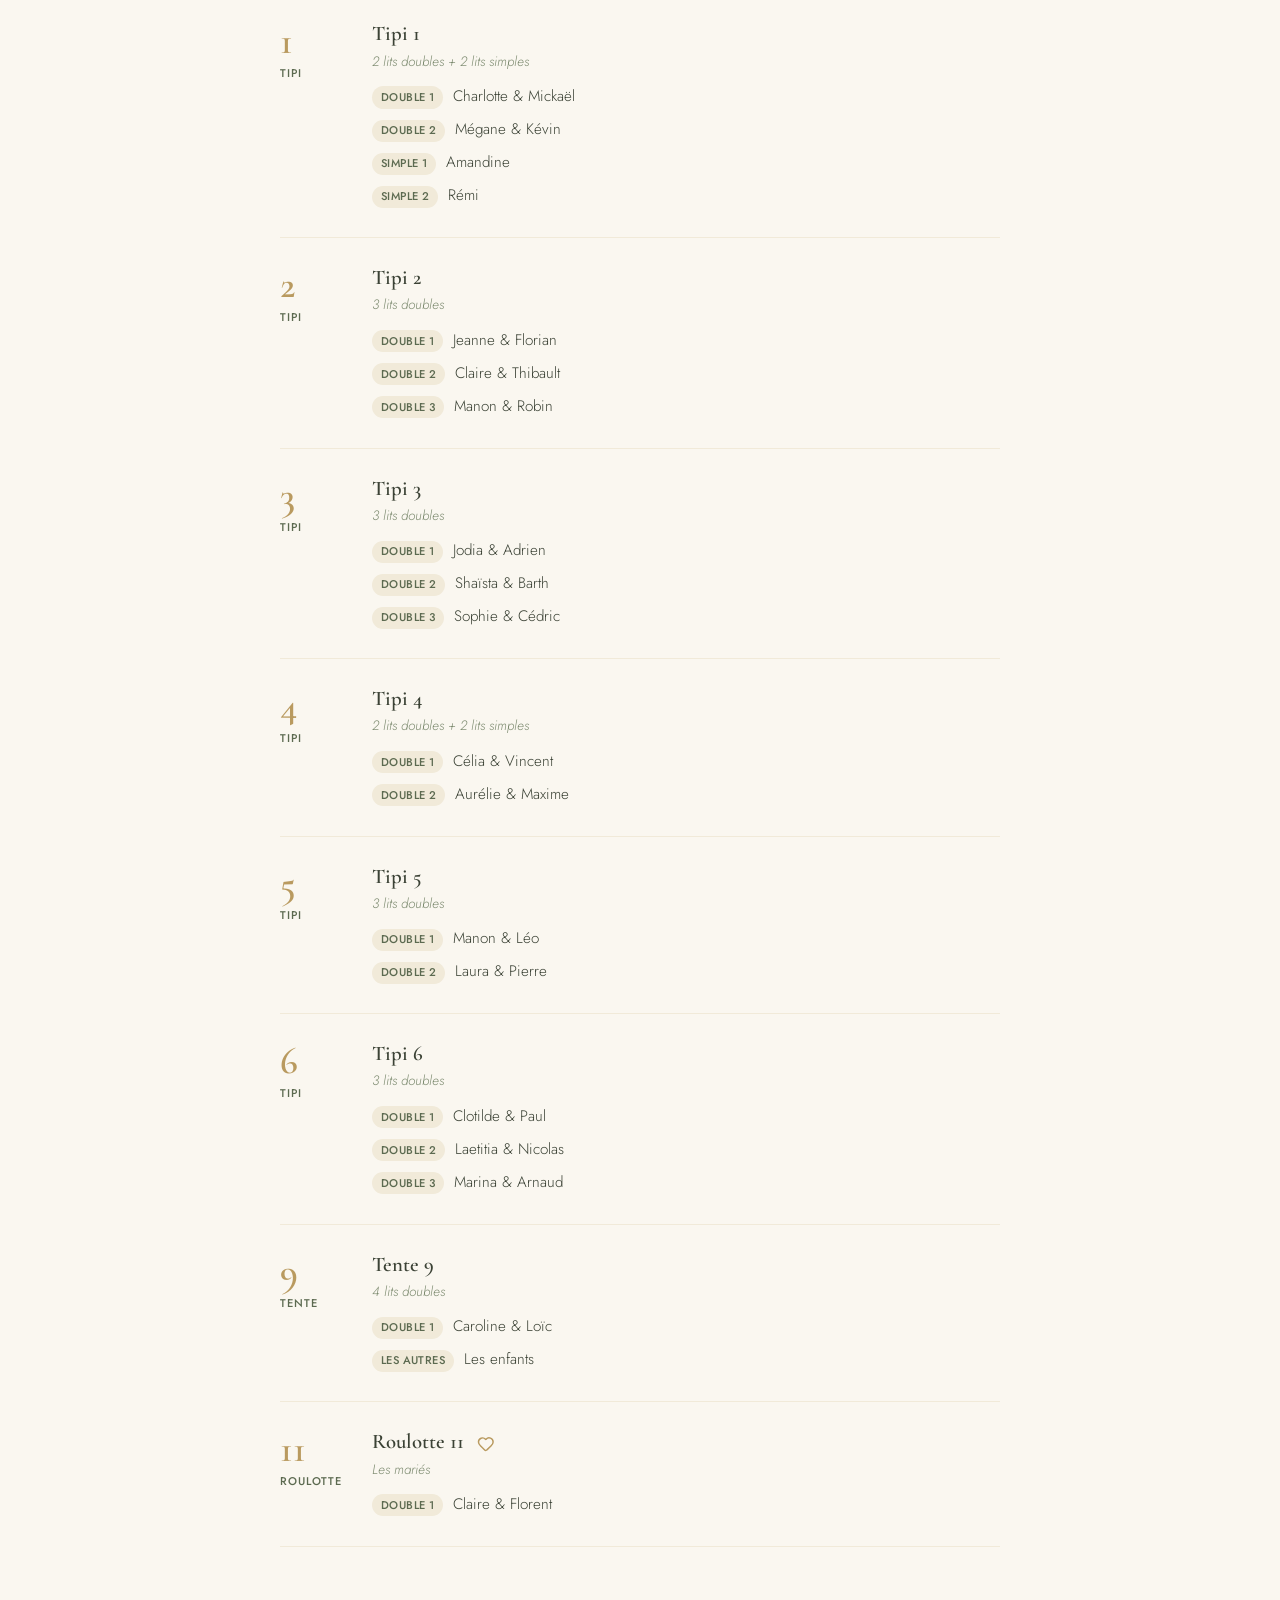
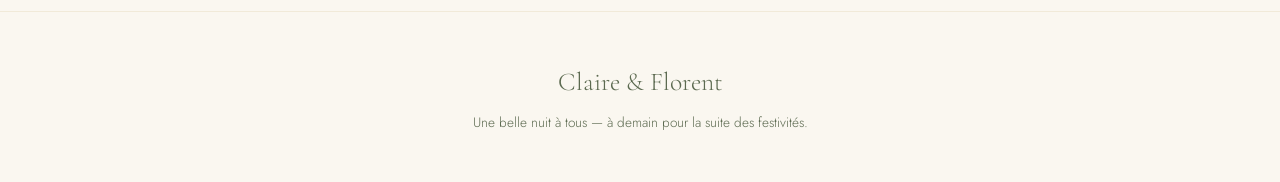
==== commit 71b195ac: "feat: table v2" ====
--- a/accommodations.html
+++ b/accommodations.html
@@ -25,6 +25,7 @@
         <a href="index.html#directions">Accès</a>
         <a href="index.html#info">Infos</a>
         <a href="accommodations.html">Nuit</a>
+        <a href="table_plan.html">Table</a>
       </div>
     </div>
   </nav>
--- a/assets/css/style.css
+++ b/assets/css/style.css
@@ -766,3 +766,203 @@
     margin-top: 0;
   }
 }
+
+/* ---------- Plan de table ---------- */
+.tables {
+  display: grid;
+  grid-template-columns: 1fr;
+  gap: 2rem;
+  max-width: 1080px;
+  margin: 0 auto;
+}
+
+.table-plan {
+  background: var(--white);
+  border-radius: var(--radius);
+  padding: 2rem 1.5rem;
+  box-shadow: var(--shadow);
+  overflow-x: auto;
+}
+
+.table-plan-head {
+  text-align: center;
+  margin-bottom: 1.75rem;
+}
+
+.table-plan-head h3 {
+  font-size: 1.8rem;
+  color: var(--sage-dark);
+  margin-bottom: 0.25rem;
+}
+
+.table-plan-head .count {
+  font-size: 0.8rem;
+  color: var(--gold);
+  text-transform: uppercase;
+  letter-spacing: 0.2em;
+}
+
+.banquet {
+  display: flex;
+  width: 100%;
+  min-width: max-content;
+}
+
+.segment {
+  flex: 1;
+  display: flex;
+  flex-direction: column;
+  position: relative;
+  min-width: 0;
+}
+
+.segment:not(:last-child)::before {
+  content: "";
+  position: absolute;
+  right: 0;
+  top: 0;
+  bottom: 0;
+  width: 1px;
+  background: repeating-linear-gradient(to bottom, var(--gold) 0 3px, transparent 3px 6px);
+}
+
+.row {
+  display: flex;
+  justify-content: space-evenly;
+  align-items: flex-end;
+  min-height: 8.5rem;
+  padding: 0.35rem 0;
+}
+
+.row.bottom {
+  align-items: flex-start;
+}
+
+.seat {
+  display: flex;
+  flex-direction: column;
+  align-items: center;
+  width: 1.4rem;
+  flex-shrink: 0;
+}
+
+.seat .label {
+  writing-mode: vertical-rl;
+  font-size: 0.66rem;
+  font-weight: 400;
+  line-height: 1.15;
+  color: var(--ink);
+  white-space: nowrap;
+  max-height: 7rem;
+}
+
+.row .stem {
+  width: 1.5px;
+  height: 0.55rem;
+  background: var(--gold);
+  flex-shrink: 0;
+}
+
+.row.top .label { order: 1; }
+.row.top .stem { order: 2; }
+.row.top .dot { order: 3; }
+
+.row.bottom .dot { order: 1; }
+.row.bottom .stem { order: 2; }
+.row.bottom .label { order: 3; }
+
+.dot {
+  width: 1.25rem;
+  height: 1.25rem;
+  border-radius: 50%;
+  background: var(--sage-dark);
+  color: var(--white);
+  font-family: var(--font-serif);
+  font-size: 0.68rem;
+  font-weight: 600;
+  display: flex;
+  align-items: center;
+  justify-content: center;
+  flex-shrink: 0;
+}
+
+.surface {
+  height: 1.9rem;
+  background: var(--sage-dark);
+  display: flex;
+  align-items: center;
+  justify-content: center;
+  position: relative;
+}
+
+.segment:first-child .surface { border-radius: 10px 0 0 10px; }
+.segment:last-child .surface { border-radius: 0 10px 10px 0; }
+.banquet .segment:only-child .surface { border-radius: 10px; }
+
+.table-tag {
+  font-family: var(--font-serif);
+  font-size: 0.75rem;
+  color: var(--white);
+  opacity: 0.95;
+  letter-spacing: 0.04em;
+}
+
+@media (min-width: 1100px) {
+  .tables {
+    grid-template-columns: 1fr 1fr;
+  }
+}
+
+@media (max-width: 480px) {
+  .seat {
+    width: 1.15rem;
+  }
+
+  .seat .label {
+    font-size: 0.6rem;
+    max-height: 6.5rem;
+  }
+
+  .dot {
+    width: 1.1rem;
+    height: 1.1rem;
+    font-size: 0.6rem;
+  }
+}
+
+@media print {
+  body {
+    background: var(--white);
+  }
+
+  .nav,
+  .page-hero,
+  .footer {
+    display: none !important;
+  }
+
+  .tables {
+    grid-template-columns: 1fr;
+    gap: 0;
+  }
+
+  .banquet {
+    min-width: 0;
+  }
+
+  .table-plan {
+    box-shadow: none;
+    border: 1px solid var(--cream-dark);
+    overflow: visible;
+    break-inside: avoid;
+  }
+
+  .table-plan + .table-plan {
+    break-before: page;
+  }
+
+  @page {
+    size: A4 landscape;
+    margin: 10mm;
+  }
+}
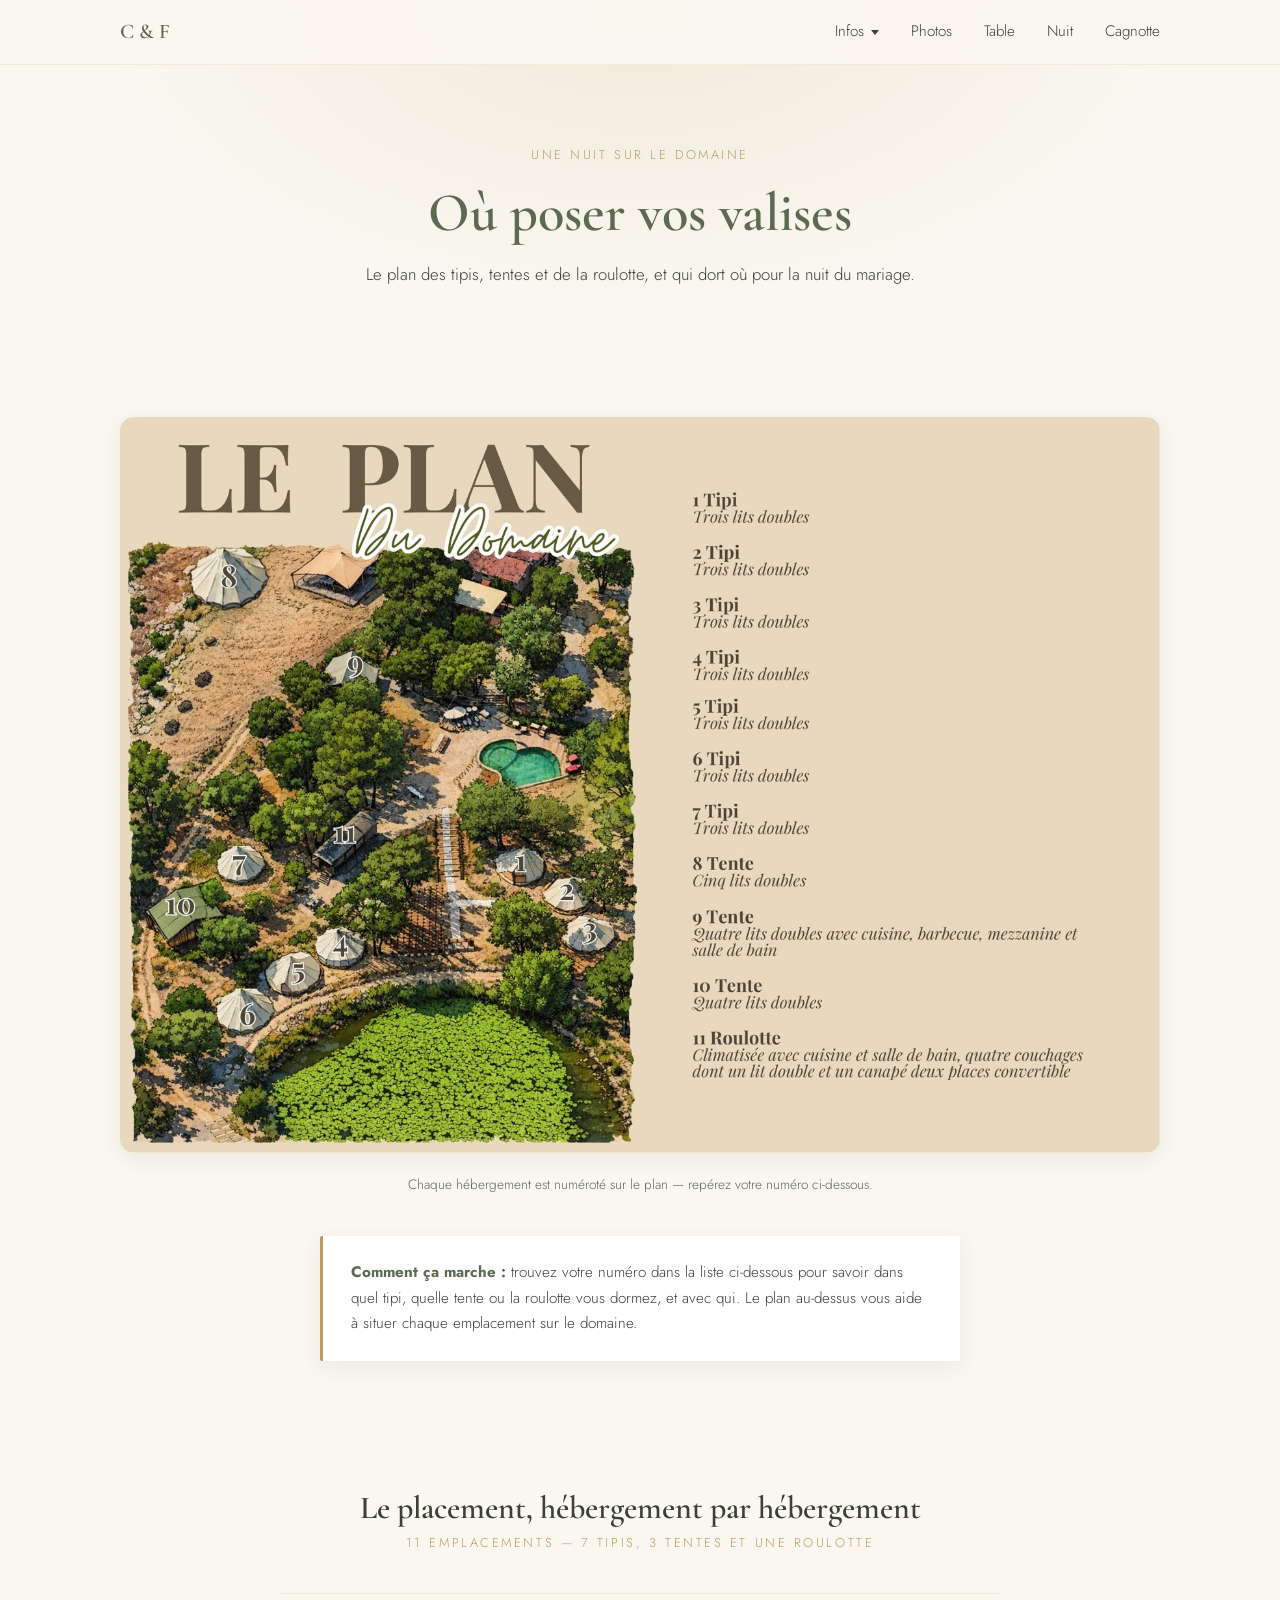
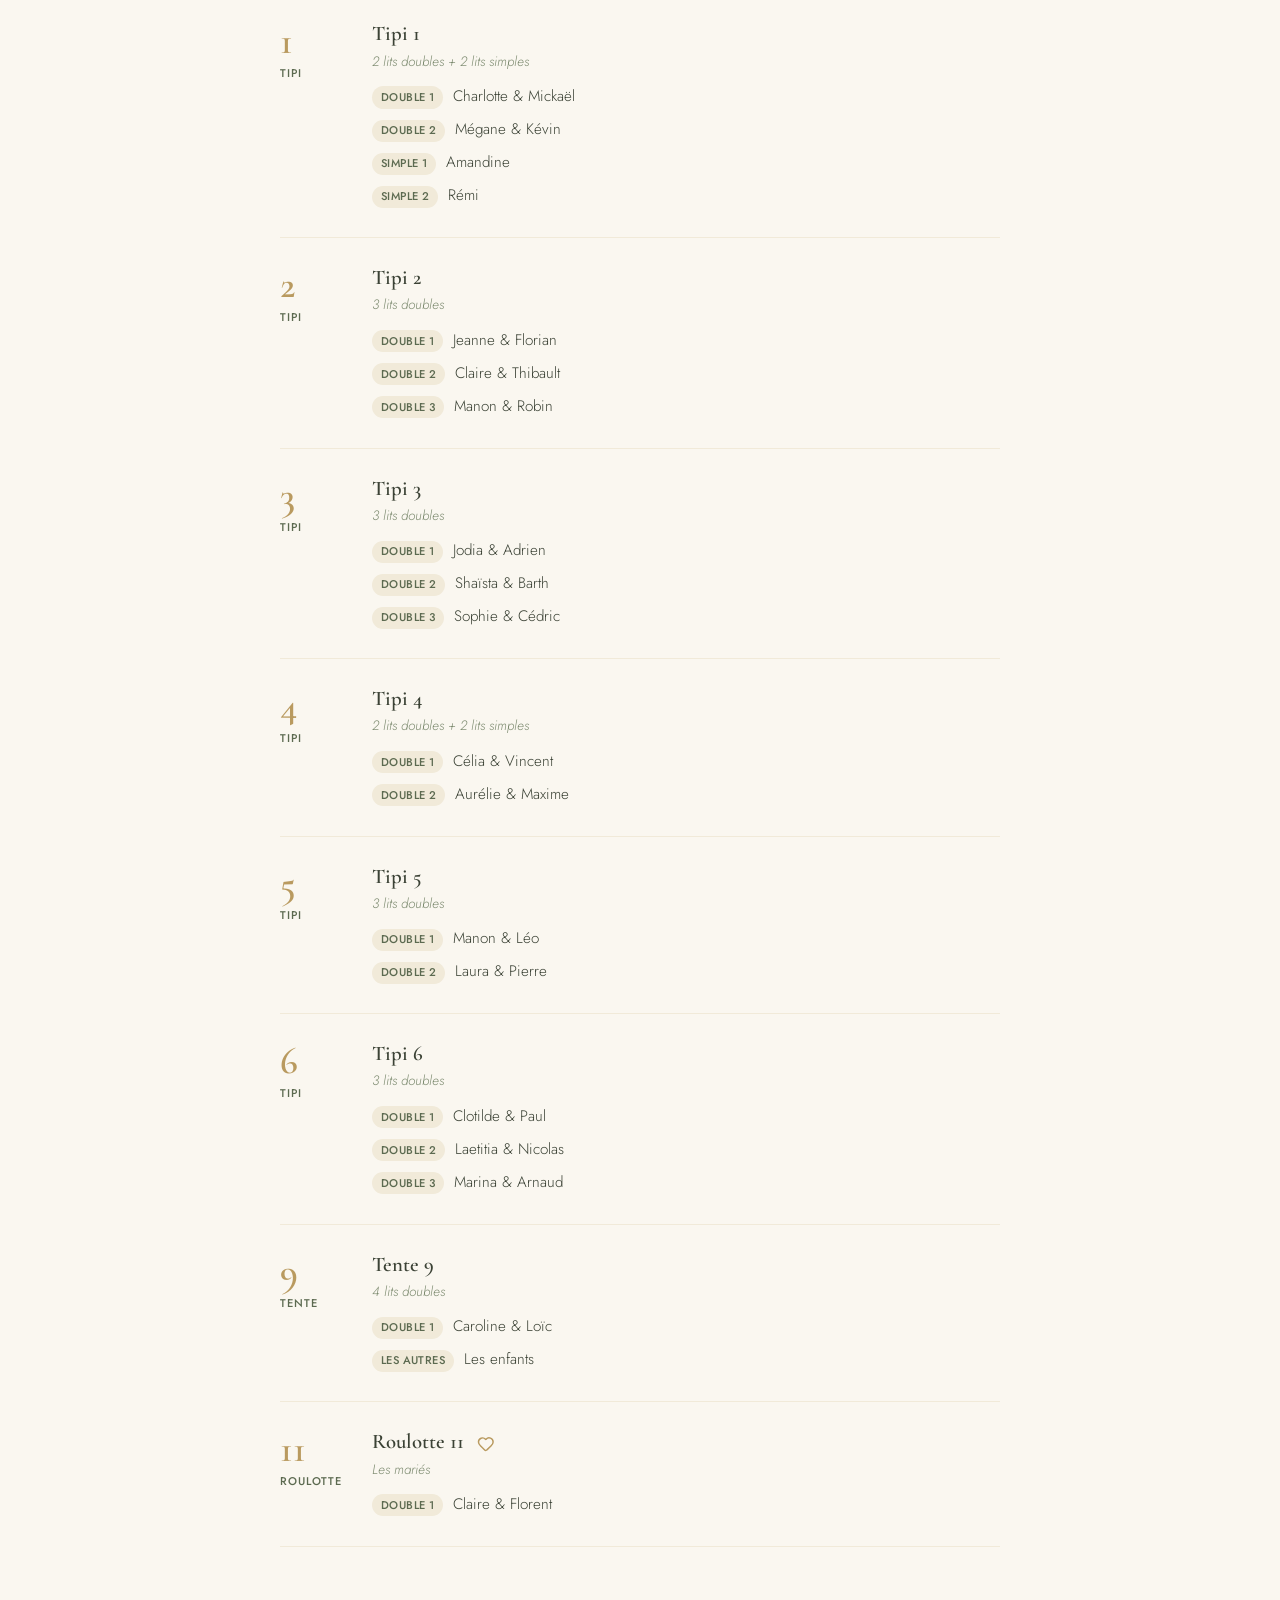
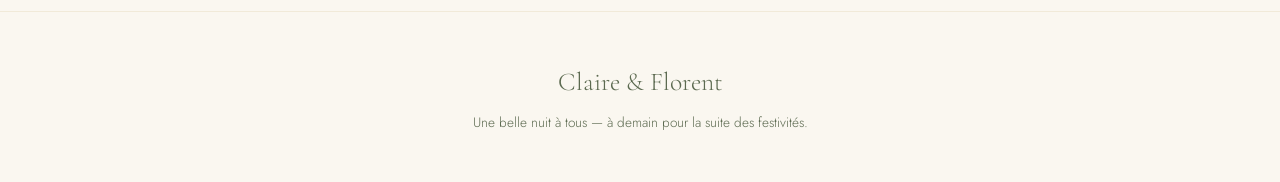
==== commit 97ffd82c: "feat: v1" ====
--- a/accommodations.html
+++ b/accommodations.html
@@ -19,13 +19,23 @@
         <span></span><span></span><span></span>
       </button>
       <div class="nav-menu">
-        <a href="index.html#ceremony">Cérémonie</a>
-        <a href="index.html#reception">Réception</a>
-        <a href="index.html#schedule">Déroulé</a>
-        <a href="index.html#directions">Accès</a>
-        <a href="index.html#info">Infos</a>
+        <div class="nav-item nav-item--dropdown">
+          <button class="nav-dropdown-toggle" aria-haspopup="true" aria-expanded="false">
+            Infos
+            <span class="nav-caret" aria-hidden="true"></span>
+          </button>
+          <div class="nav-submenu">
+            <a href="index.html#ceremony">Cérémonie religieuse</a>
+            <a href="index.html#reception">Réception</a>
+            <a href="index.html#schedule">Déroulé</a>
+            <a href="index.html#directions">Accès</a>
+            <a href="index.html#info">Infos Pratiques</a>
+          </div>
+        </div>
+        <a href="guest.html">Photos</a>
+        <a href="table_plan.html">Table</a>
         <a href="accommodations.html">Nuit</a>
-        <a href="table_plan.html">Table</a>
+        <a href="https://www.onparticipe.fr/c/WkDhTcgR" target="_blank" rel="noopener">Cagnotte</a>
       </div>
     </div>
   </nav>
--- a/assets/css/style.css
+++ b/assets/css/style.css
@@ -196,6 +196,55 @@
   text-decoration: none;
 }
 
+.nav-dropdown-toggle {
+  display: flex;
+  align-items: center;
+  gap: 0.45rem;
+  width: 100%;
+  padding: 0.75rem 0;
+  font: inherit;
+  font-size: 1.05rem;
+  color: var(--ink);
+  text-align: left;
+  background: none;
+  border: none;
+  border-bottom: 1px solid var(--cream-dark);
+  cursor: pointer;
+}
+
+.nav-dropdown-toggle:hover {
+  color: var(--sage-dark);
+}
+
+.nav-caret {
+  width: 0;
+  height: 0;
+  border-left: 4px solid transparent;
+  border-right: 4px solid transparent;
+  border-top: 5px solid currentColor;
+  transition: transform 0.3s ease;
+}
+
+.nav-item.open .nav-caret {
+  transform: rotate(180deg);
+}
+
+.nav-submenu {
+  display: none;
+  flex-direction: column;
+}
+
+.nav-item.open .nav-submenu {
+  display: flex;
+}
+
+.nav-submenu a {
+  padding: 0.6rem 0 0.6rem 1.25rem;
+  font-size: 0.95rem;
+  color: var(--ink);
+  border-bottom: 1px solid var(--cream-dark);
+}
+
 @media (min-width: 768px) {
   .nav-toggle {
     display: none;
@@ -215,6 +264,50 @@
     padding: 0;
     border: none;
     font-size: 0.95rem;
+  }
+
+  .nav-item--dropdown {
+    position: relative;
+  }
+
+  .nav-dropdown-toggle {
+    width: auto;
+    padding: 0;
+    border: none;
+    font-size: 0.95rem;
+  }
+
+  .nav-submenu {
+    position: absolute;
+    top: 100%;
+    left: 50%;
+    transform: translateX(-50%);
+    min-width: 240px;
+    padding: 0.25rem 0.5rem 0.5rem;
+    background: var(--white);
+    border: 1px solid var(--cream-dark);
+    border-top: none;
+    border-radius: 0 0 12px 12px;
+    box-shadow: 0 12px 30px rgba(59, 66, 53, 0.1);
+  }
+
+  .nav-item--dropdown:hover .nav-submenu,
+  .nav-item--dropdown.open .nav-submenu,
+  .nav-item--dropdown:focus-within .nav-submenu {
+    display: flex;
+  }
+
+  .nav-submenu a {
+    padding: 0.6rem 1rem;
+    font-size: 0.9rem;
+    white-space: nowrap;
+    border: none;
+    border-radius: 8px;
+  }
+
+  .nav-submenu a:hover {
+    background: var(--cream);
+    color: var(--sage-dark);
   }
 }
 
@@ -781,7 +874,6 @@
   border-radius: var(--radius);
   padding: 2rem 1.5rem;
   box-shadow: var(--shadow);
-  overflow-x: auto;
 }
 
 .table-plan-head {
@@ -802,83 +894,78 @@
   letter-spacing: 0.2em;
 }
 
-.banquet {
-  display: flex;
-  width: 100%;
-  min-width: max-content;
+.gtable {
+  display: flex;
+  flex-direction: column;
 }
 
 .segment {
-  flex: 1;
   display: flex;
   flex-direction: column;
-  position: relative;
+}
+
+.seg-body {
+  display: flex;
+  align-items: stretch;
+  flex-direction: row-reverse;
+}
+
+.col {
+  flex: 1 1 0;
   min-width: 0;
-}
-
-.segment:not(:last-child)::before {
-  content: "";
-  position: absolute;
-  right: 0;
-  top: 0;
-  bottom: 0;
-  width: 1px;
-  background: repeating-linear-gradient(to bottom, var(--gold) 0 3px, transparent 3px 6px);
-}
-
-.row {
-  display: flex;
-  justify-content: space-evenly;
+  display: flex;
+  flex-direction: column;
+  justify-content: space-between;
+}
+
+.col.top {
+  align-items: flex-start;
+}
+
+.col.bot {
   align-items: flex-end;
-  min-height: 8.5rem;
-  padding: 0.35rem 0;
-}
-
-.row.bottom {
-  align-items: flex-start;
 }
 
 .seat {
   display: flex;
-  flex-direction: column;
   align-items: center;
-  width: 1.4rem;
-  flex-shrink: 0;
+  gap: 0.5rem;
+  max-width: 100%;
+}
+
+.col.top .seat {
+  flex-direction: row-reverse;
+}
+
+.col.bot .seat {
+  flex-direction: row;
 }
 
 .seat .label {
-  writing-mode: vertical-rl;
-  font-size: 0.66rem;
+  font-size: 0.8rem;
   font-weight: 400;
-  line-height: 1.15;
   color: var(--ink);
   white-space: nowrap;
-  max-height: 7rem;
-}
-
-.row .stem {
-  width: 1.5px;
-  height: 0.55rem;
+  overflow: hidden;
+  text-overflow: ellipsis;
+  min-width: 0;
+}
+
+.col .stem {
+  width: 0.55rem;
+  height: 1.5px;
   background: var(--gold);
   flex-shrink: 0;
 }
 
-.row.top .label { order: 1; }
-.row.top .stem { order: 2; }
-.row.top .dot { order: 3; }
-
-.row.bottom .dot { order: 1; }
-.row.bottom .stem { order: 2; }
-.row.bottom .label { order: 3; }
-
 .dot {
-  width: 1.25rem;
-  height: 1.25rem;
+  width: 1.35rem;
+  height: 1.35rem;
   border-radius: 50%;
   background: var(--sage-dark);
   color: var(--white);
   font-family: var(--font-serif);
-  font-size: 0.68rem;
+  font-size: 0.7rem;
   font-weight: 600;
   display: flex;
   align-items: center;
@@ -887,46 +974,35 @@
 }
 
 .surface {
-  height: 1.9rem;
+  width: 2rem;
   background: var(--sage-dark);
   display: flex;
   align-items: center;
   justify-content: center;
-  position: relative;
-}
-
-.segment:first-child .surface { border-radius: 10px 0 0 10px; }
-.segment:last-child .surface { border-radius: 0 10px 10px 0; }
-.banquet .segment:only-child .surface { border-radius: 10px; }
-
-.table-tag {
-  font-family: var(--font-serif);
-  font-size: 0.75rem;
+}
+
+.gtable .segment:first-child .surface {
+  border-radius: 10px 10px 0 0;
+}
+
+.gtable .segment:last-child .surface {
+  border-radius: 0 0 10px 10px;
+}
+
+.surface .table-tag {
+  font-family: var(--font-serif);
+  font-size: 0.72rem;
+  font-weight: 600;
   color: var(--white);
   opacity: 0.95;
-  letter-spacing: 0.04em;
-}
-
-@media (min-width: 1100px) {
+  letter-spacing: 0.08em;
+  writing-mode: vertical-rl;
+  white-space: nowrap;
+}
+
+@media (min-width: 768px) {
   .tables {
     grid-template-columns: 1fr 1fr;
-  }
-}
-
-@media (max-width: 480px) {
-  .seat {
-    width: 1.15rem;
-  }
-
-  .seat .label {
-    font-size: 0.6rem;
-    max-height: 6.5rem;
-  }
-
-  .dot {
-    width: 1.1rem;
-    height: 1.1rem;
-    font-size: 0.6rem;
   }
 }
 
@@ -942,27 +1018,54 @@
   }
 
   .tables {
-    grid-template-columns: 1fr;
-    gap: 0;
-  }
-
-  .banquet {
-    min-width: 0;
+    grid-template-columns: 1fr 1fr;
+    gap: 1.5rem;
   }
 
   .table-plan {
     box-shadow: none;
     border: 1px solid var(--cream-dark);
-    overflow: visible;
+    padding: 1rem;
     break-inside: avoid;
   }
 
-  .table-plan + .table-plan {
-    break-before: page;
+  .table-plan-head {
+    margin-bottom: 0.75rem;
+  }
+
+  .table-plan-head h3 {
+    font-size: 1.4rem;
+  }
+
+  .seat {
+    gap: 0.35rem;
+  }
+
+  .seat .label {
+    font-size: 0.68rem;
+    line-height: 1.25;
+  }
+
+  .col .stem {
+    width: 0.4rem;
+  }
+
+  .dot {
+    width: 1rem;
+    height: 1rem;
+    font-size: 0.55rem;
+  }
+
+  .surface {
+    width: 1.5rem;
+  }
+
+  .surface .table-tag {
+    font-size: 0.6rem;
   }
 
   @page {
     size: A4 landscape;
-    margin: 10mm;
-  }
-}
+    margin: 8mm;
+  }
+}
